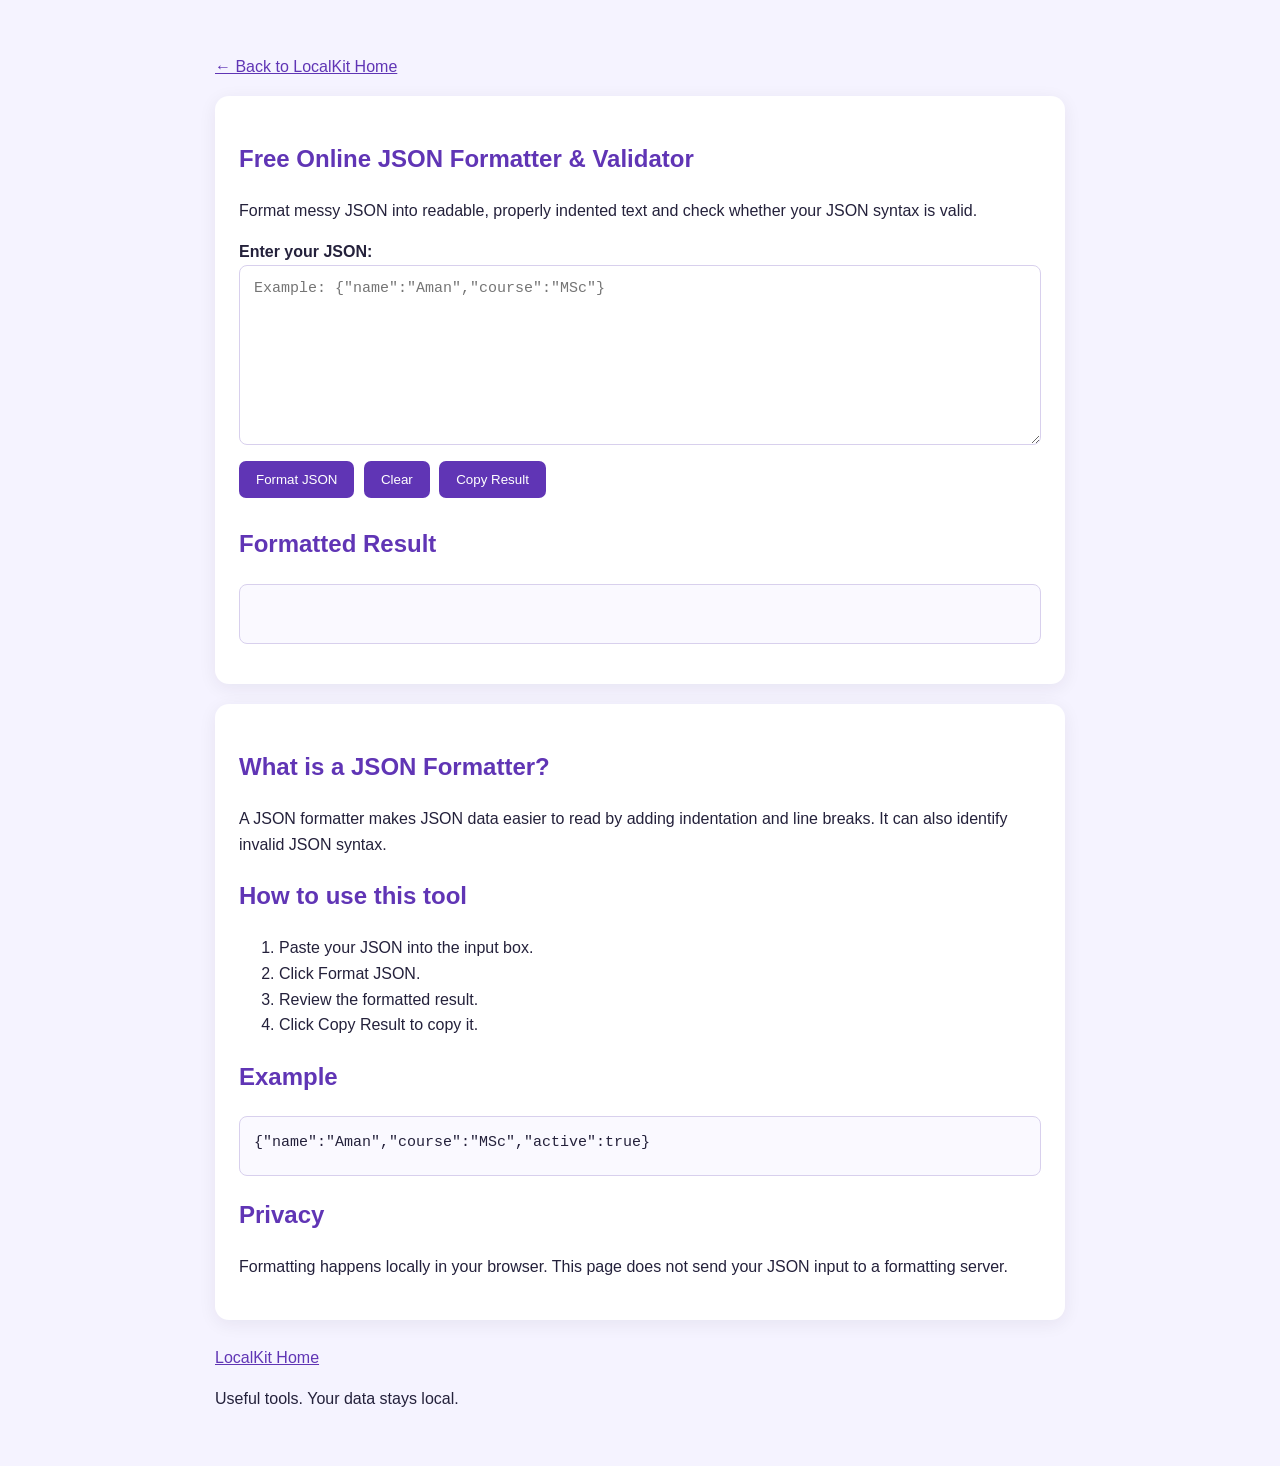
==== json-formatter.html @ 2a420952 "Add JSON Formatter page" ====
<!DOCTYPE html>
<html lang="en">
<head>
    <meta charset="UTF-8">
    <meta name="viewport" content="width=device-width, initial-scale=1.0">

    <title>Free Online JSON Formatter & Validator | LocalKit</title>
    <meta name="description" content="Format and validate JSON online for free. Make messy JSON readable with proper indentation. Your JSON stays in your browser.">
    <meta name="robots" content="index, follow">
    <link rel="canonical" href="https://localkit-8vr.pages.dev/json-formatter.html">

    <style>
        body {
            margin: 0;
            padding: 24px;
            font-family: Arial, sans-serif;
            background: #f5f3ff;
            color: #24213b;
            line-height: 1.6;
        }

        main {
            max-width: 850px;
            margin: 30px auto;
        }

        .card {
            background: white;
            padding: 24px;
            border-radius: 14px;
            box-shadow: 0 4px 18px #24213b12;
        }

        h1, h2 { color: #6035b5; }

        textarea, pre {
            box-sizing: border-box;
            width: 100%;
            padding: 14px;
            border: 1px solid #d8d0ed;
            border-radius: 8px;
            font-family: monospace;
            font-size: 15px;
        }

        textarea {
            min-height: 180px;
            resize: vertical;
        }

        pre {
            min-height: 60px;
            white-space: pre-wrap;
            overflow-wrap: anywhere;
            background: #faf9ff;
        }

        button {
            margin: 8px 5px 8px 0;
            padding: 11px 17px;
            border: 0;
            border-radius: 7px;
            background: #6035b5;
            color: white;
            cursor: pointer;
        }

        button:hover { background: #48258f; }

        .status { overflow-wrap: anywhere; }

        a { color: #6035b5; }

        footer { margin-top: 25px; }
    </style>
</head>

<body>
<main>
    <p><a href="/">← Back to LocalKit Home</a></p>

    <section class="card">
        <h1>Free Online JSON Formatter & Validator</h1>

        <p>
            Format messy JSON into readable, properly indented text
            and check whether your JSON syntax is valid.
        </p>

        <label for="jsonInput"><strong>Enter your JSON:</strong></label>
        <textarea id="jsonInput"
            placeholder='Example: {"name":"Aman","course":"MSc"}'
            spellcheck="false"></textarea>

        <button id="formatBtn" type="button">Format JSON</button>
        <button id="clearBtn" type="button">Clear</button>
        <button id="copyBtn" type="button">Copy Result</button>

        <h2>Formatted Result</h2>
        <pre id="jsonOutput" aria-live="polite"></pre>
        <p id="status" class="status" role="status"></p>
    </section>

    <section class="card" style="margin-top:20px">
        <h2>What is a JSON Formatter?</h2>
        <p>
            A JSON formatter makes JSON data easier to read by adding
            indentation and line breaks. It can also identify invalid
            JSON syntax.
        </p>

        <h2>How to use this tool</h2>
        <ol>
            <li>Paste your JSON into the input box.</li>
            <li>Click Format JSON.</li>
            <li>Review the formatted result.</li>
            <li>Click Copy Result to copy it.</li>
        </ol>

        <h2>Example</h2>
        <pre>{"name":"Aman","course":"MSc","active":true}</pre>

        <h2>Privacy</h2>
        <p>
            Formatting happens locally in your browser. This page does
            not send your JSON input to a formatting server.
        </p>
    </section>

    <footer>
        <a href="/">LocalKit Home</a>
        <p>Useful tools. Your data stays local.</p>
    </footer>
</main>

<script>
    const input = document.getElementById("jsonInput");
    const output = document.getElementById("jsonOutput");
    const status = document.getElementById("status");

    document.getElementById("formatBtn").addEventListener("click", () => {
        try {
            const parsed = JSON.parse(input.value);
            output.textContent = JSON.stringify(parsed, null, 4);
            status.textContent = "Valid JSON — formatting successful.";
        } catch (error) {
            output.textContent = "";
            status.textContent = "Invalid JSON. Check your input and try again.";
        }
    });

    document.getElementById("clearBtn").addEventListener("click", () => {
        input.value = "";
        output.textContent = "";
        status.textContent = "";
    });

    document.getElementById("copyBtn").addEventListener("click", async () => {
        if (!output.textContent) {
            status.textContent = "Please format JSON first.";
            return;
        }

        try {
            await navigator.clipboard.writeText(output.textContent);
            status.textContent = "Formatted JSON copied.";
        } catch (error) {
            status.textContent = "Copy was blocked by your browser. Select and copy the result manually.";
        }
    });
</script>
</body>
</html>
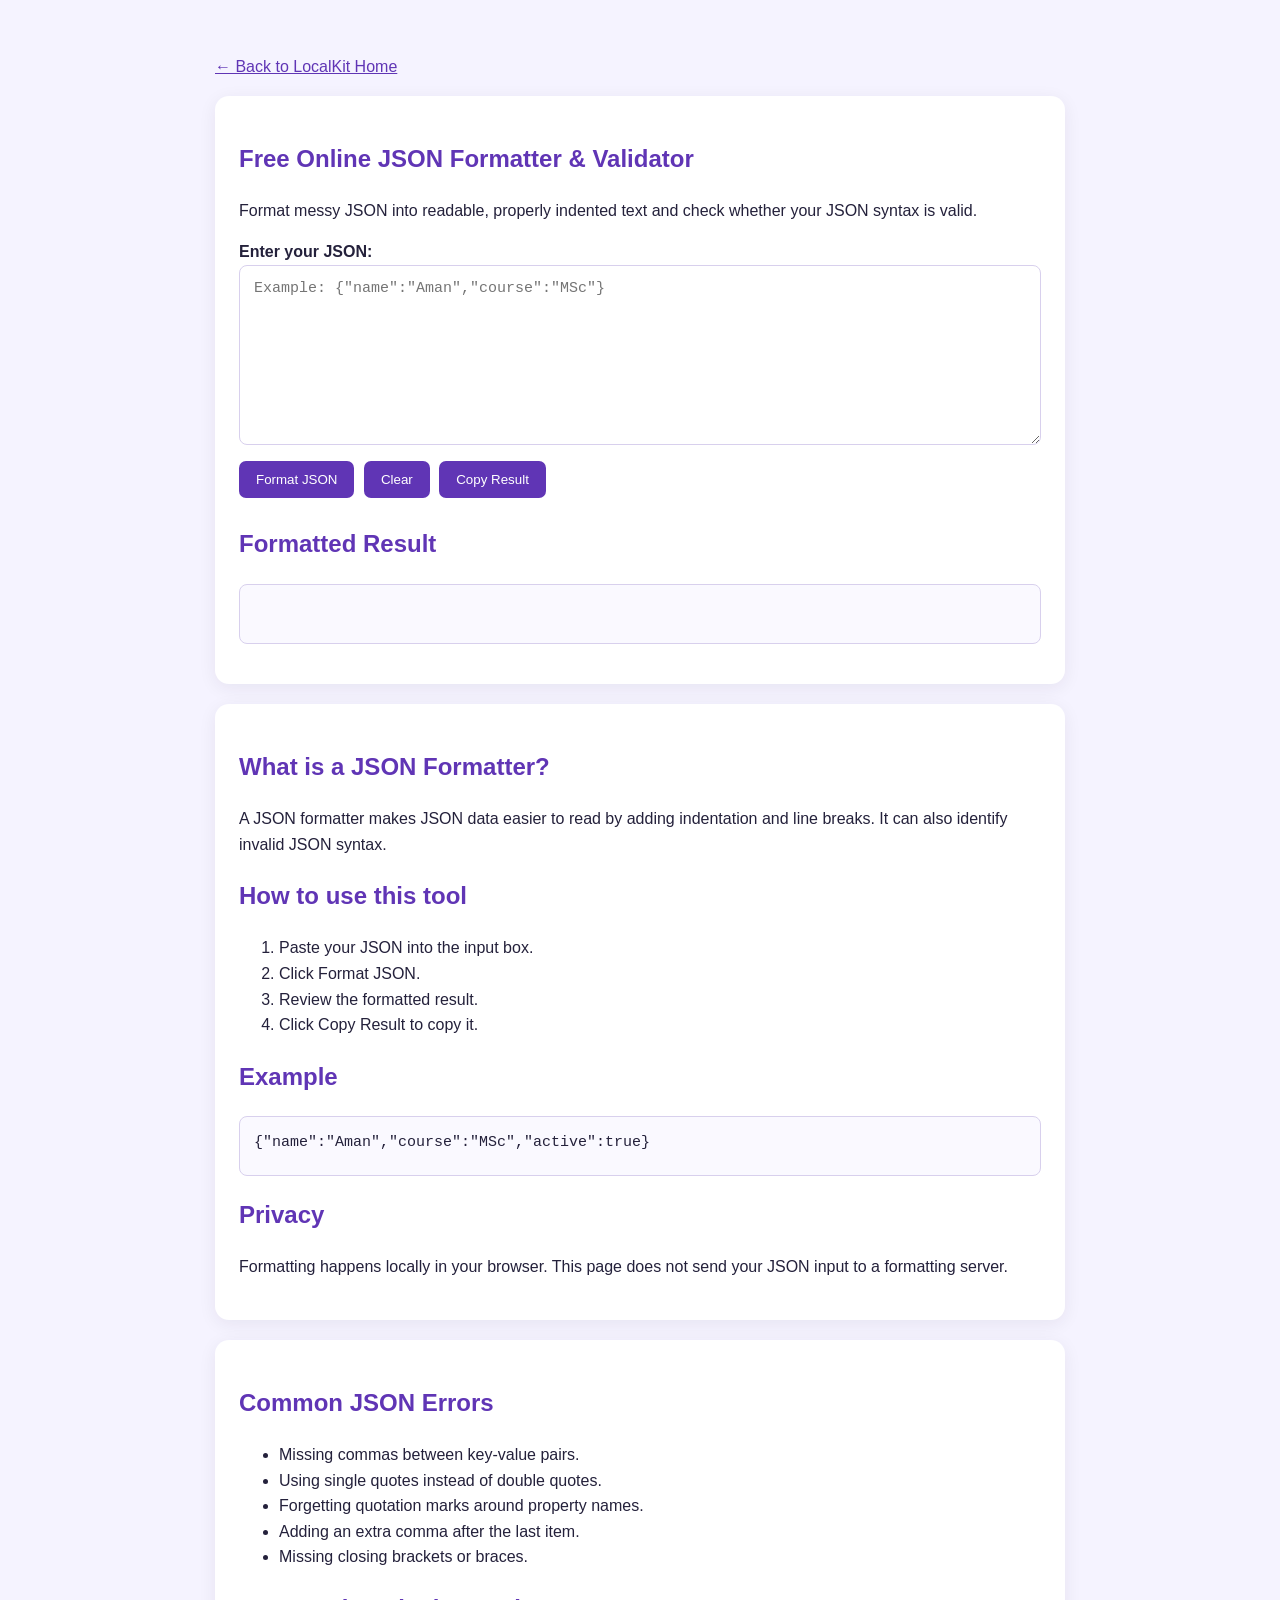
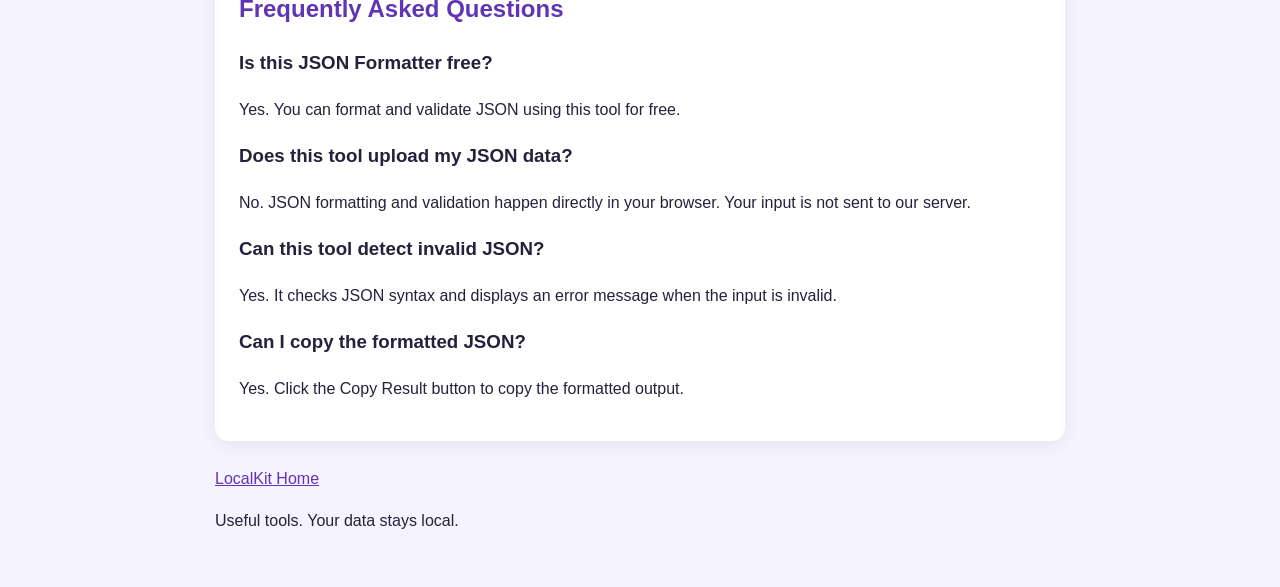
==== commit ecf082bd: "Add common JSON errors and FAQs to formatter page" ====
--- a/json-formatter.html
+++ b/json-formatter.html
@@ -127,7 +127,30 @@
             not send your JSON input to a formatting server.
         </p>
     </section>
+<section class="card" style="margin-top:20px">
+        <h2>Common JSON Errors</h2>
+        <ul>
+            <li>Missing commas between key-value pairs.</li>
+            <li>Using single quotes instead of double quotes.</li>
+            <li>Forgetting quotation marks around property names.</li>
+            <li>Adding an extra comma after the last item.</li>
+            <li>Missing closing brackets or braces.</li>
+        </ul>
 
+        <h2>Frequently Asked Questions</h2>
+
+        <h3>Is this JSON Formatter free?</h3>
+        <p>Yes. You can format and validate JSON using this tool for free.</p>
+
+        <h3>Does this tool upload my JSON data?</h3>
+        <p>No. JSON formatting and validation happen directly in your browser. Your input is not sent to our server.</p>
+
+        <h3>Can this tool detect invalid JSON?</h3>
+        <p>Yes. It checks JSON syntax and displays an error message when the input is invalid.</p>
+
+        <h3>Can I copy the formatted JSON?</h3>
+        <p>Yes. Click the Copy Result button to copy the formatted output.</p>
+</section>
     <footer>
         <a href="/">LocalKit Home</a>
         <p>Useful tools. Your data stays local.</p>
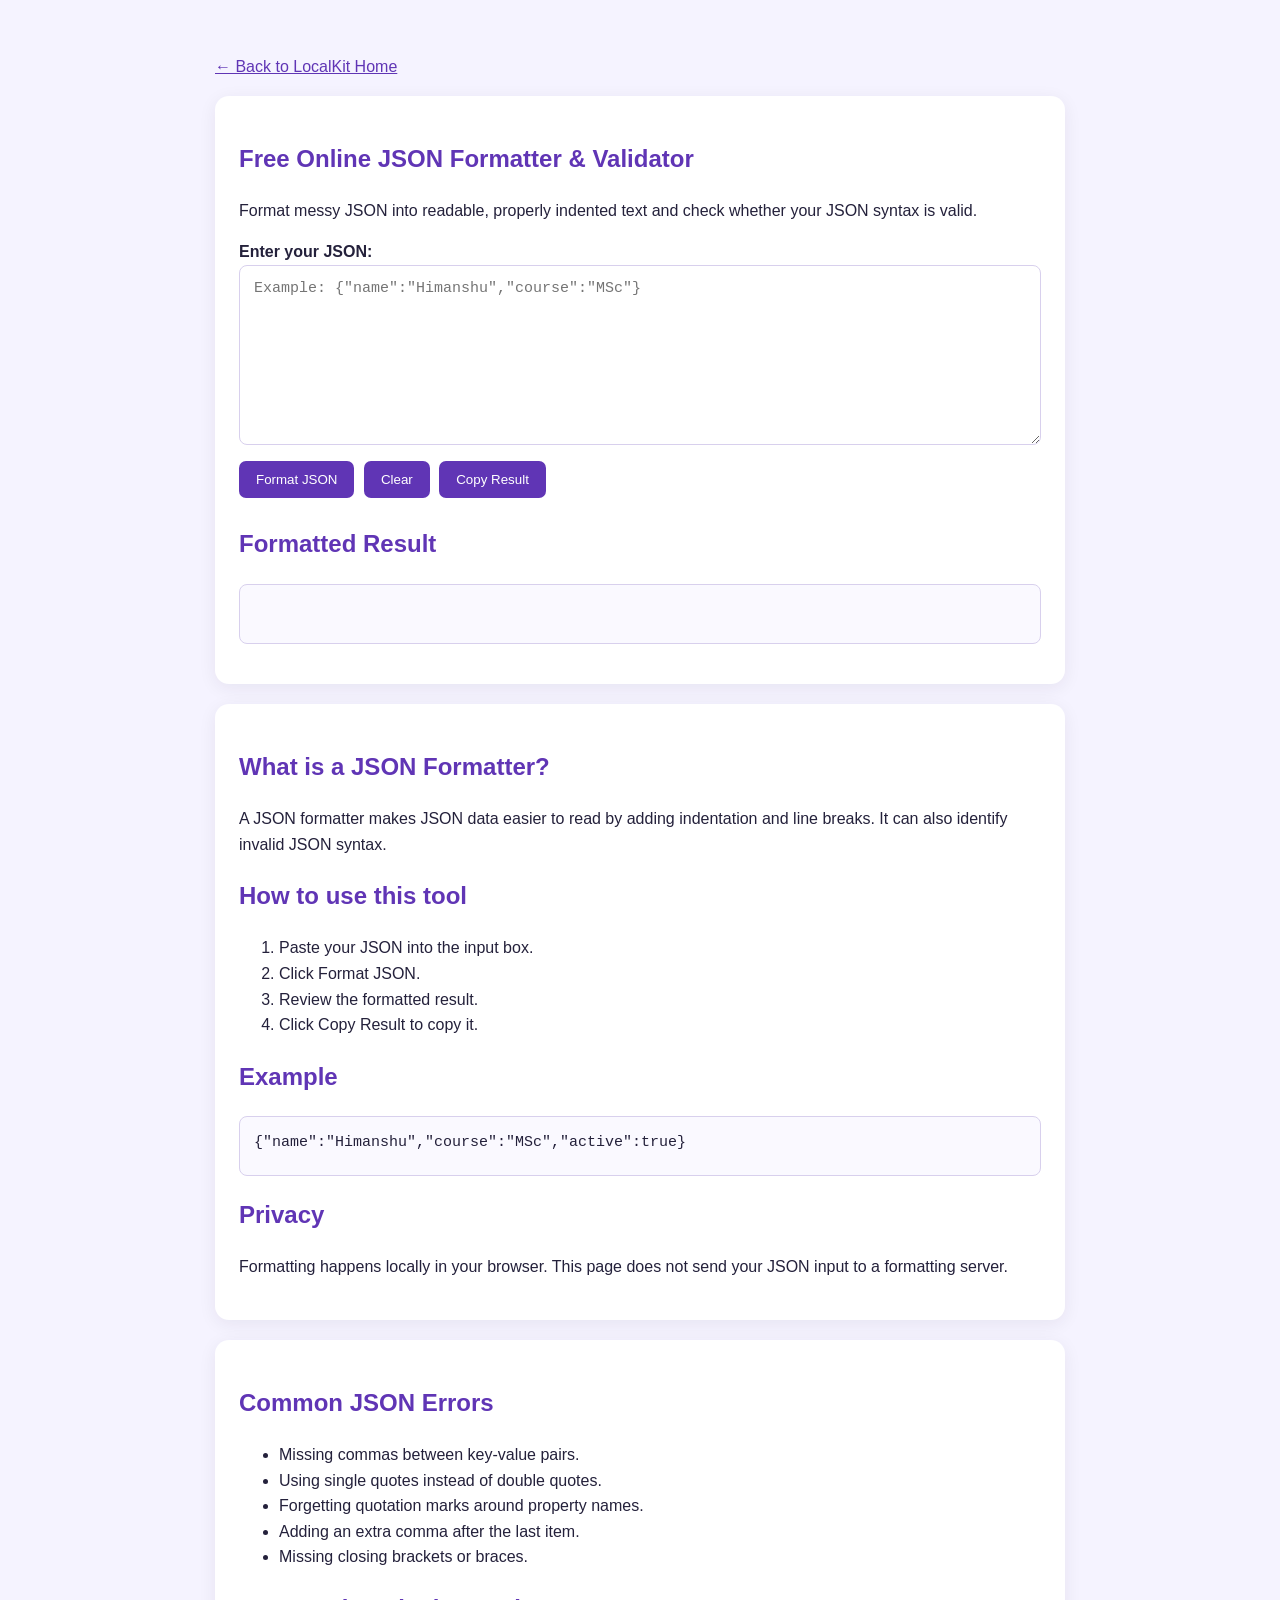
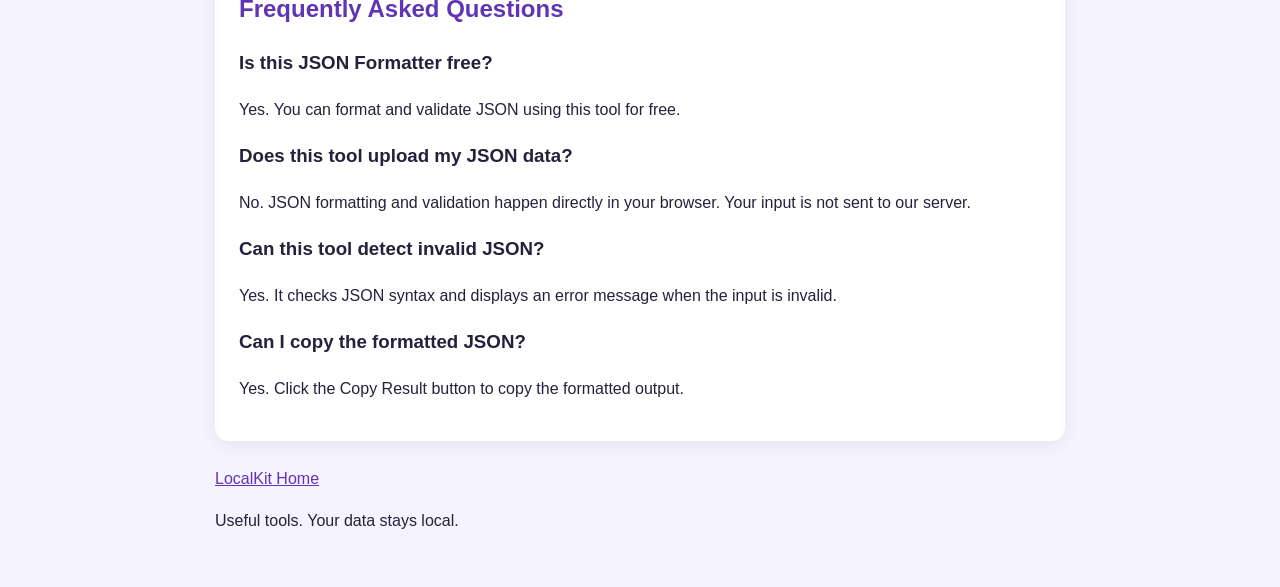
==== commit d415097c: "Update json-formatter.html" ====
--- a/json-formatter.html
+++ b/json-formatter.html
@@ -90,7 +90,7 @@
 
         <label for="jsonInput"><strong>Enter your JSON:</strong></label>
         <textarea id="jsonInput"
-            placeholder='Example: {"name":"Aman","course":"MSc"}'
+            placeholder='Example: {"name":"Himanshu","course":"MSc"}'
             spellcheck="false"></textarea>
 
         <button id="formatBtn" type="button">Format JSON</button>
@@ -119,7 +119,7 @@
         </ol>
 
         <h2>Example</h2>
-        <pre>{"name":"Aman","course":"MSc","active":true}</pre>
+        <pre>{"name":"Himanshu","course":"MSc","active":true}</pre>
 
         <h2>Privacy</h2>
         <p>
